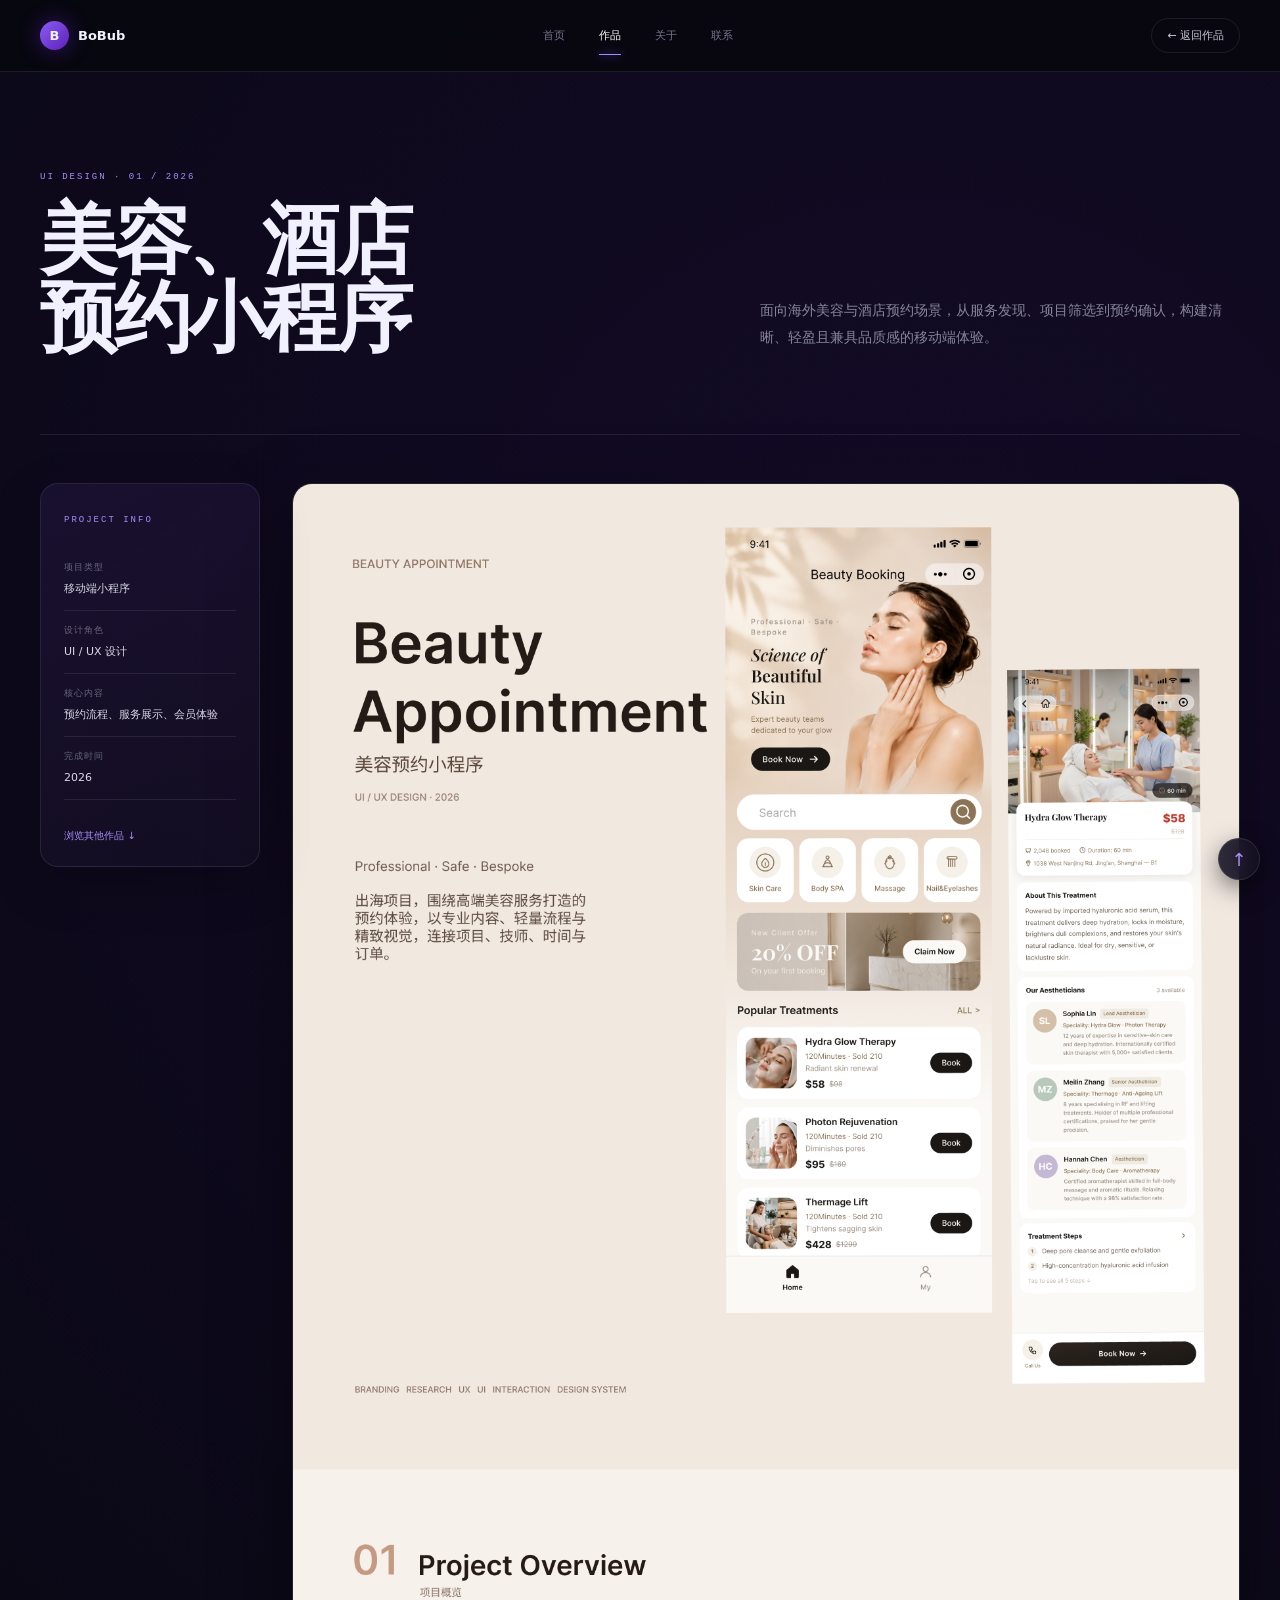
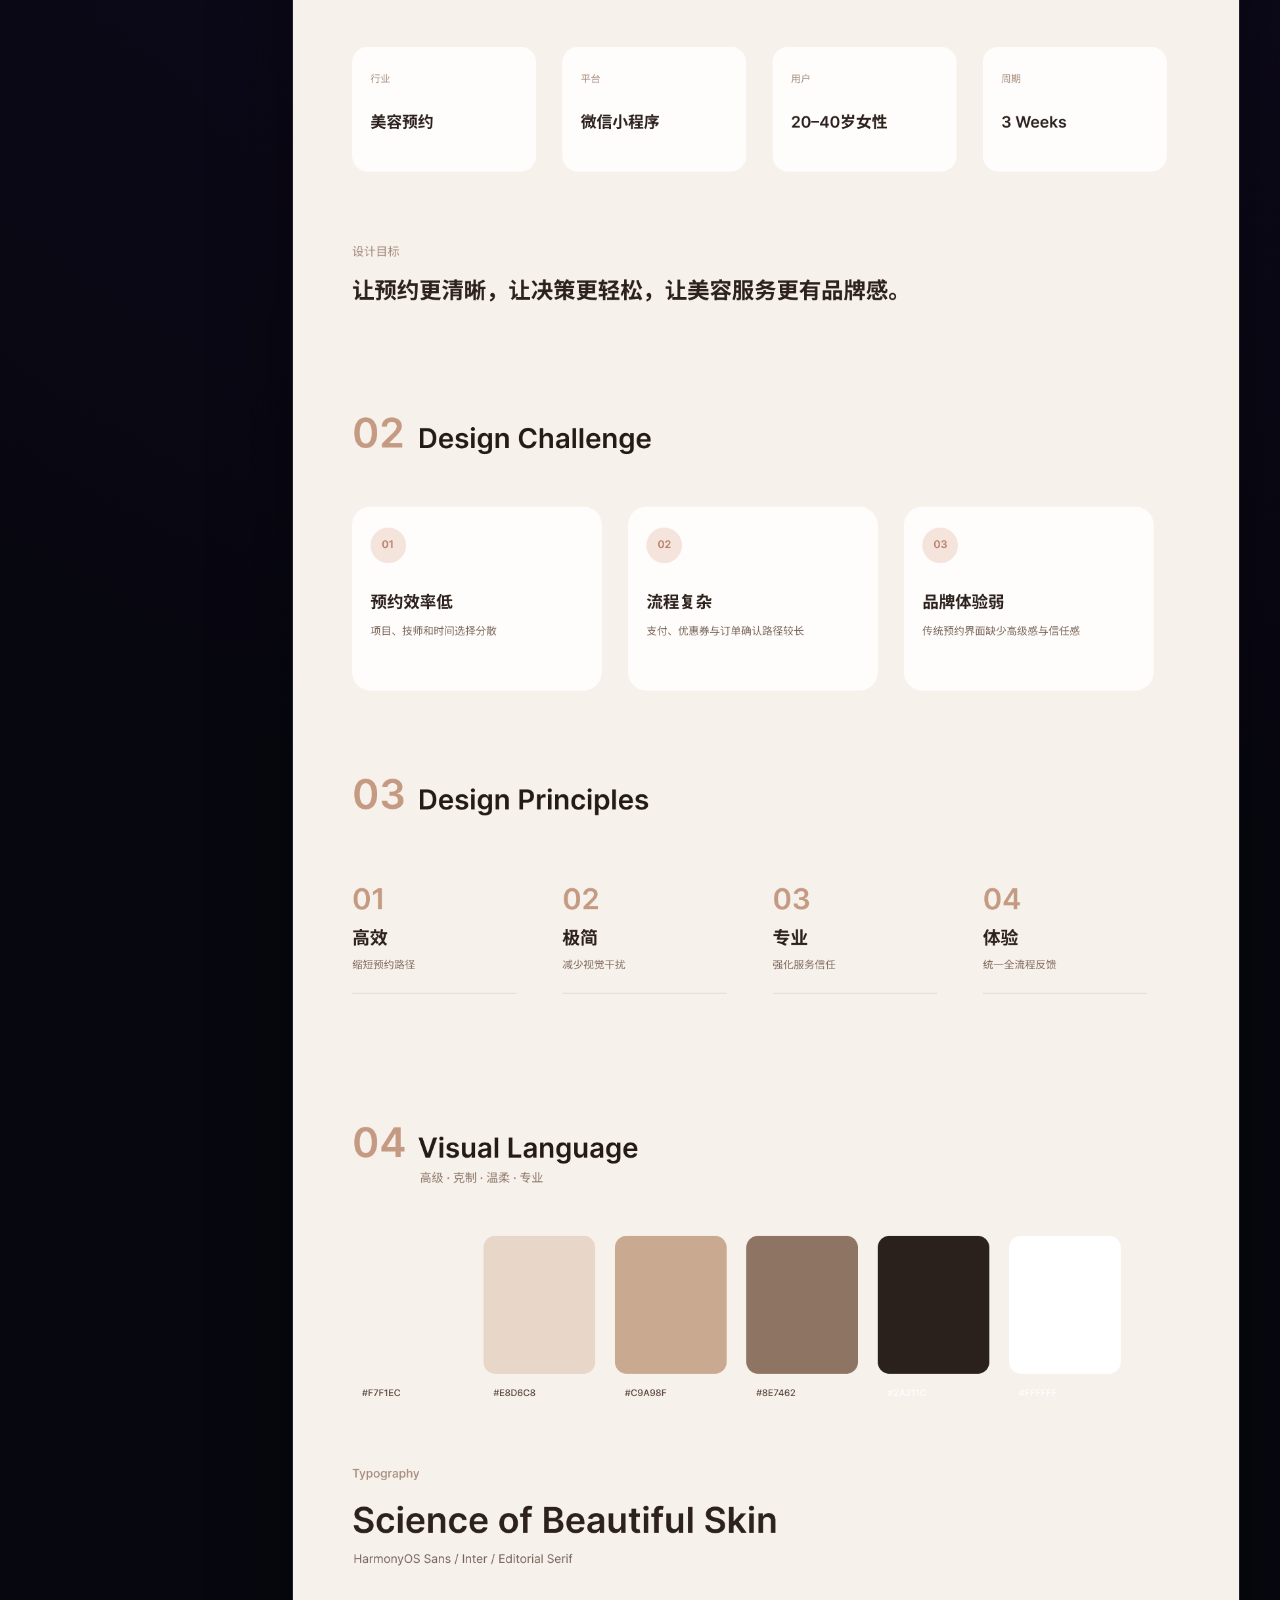
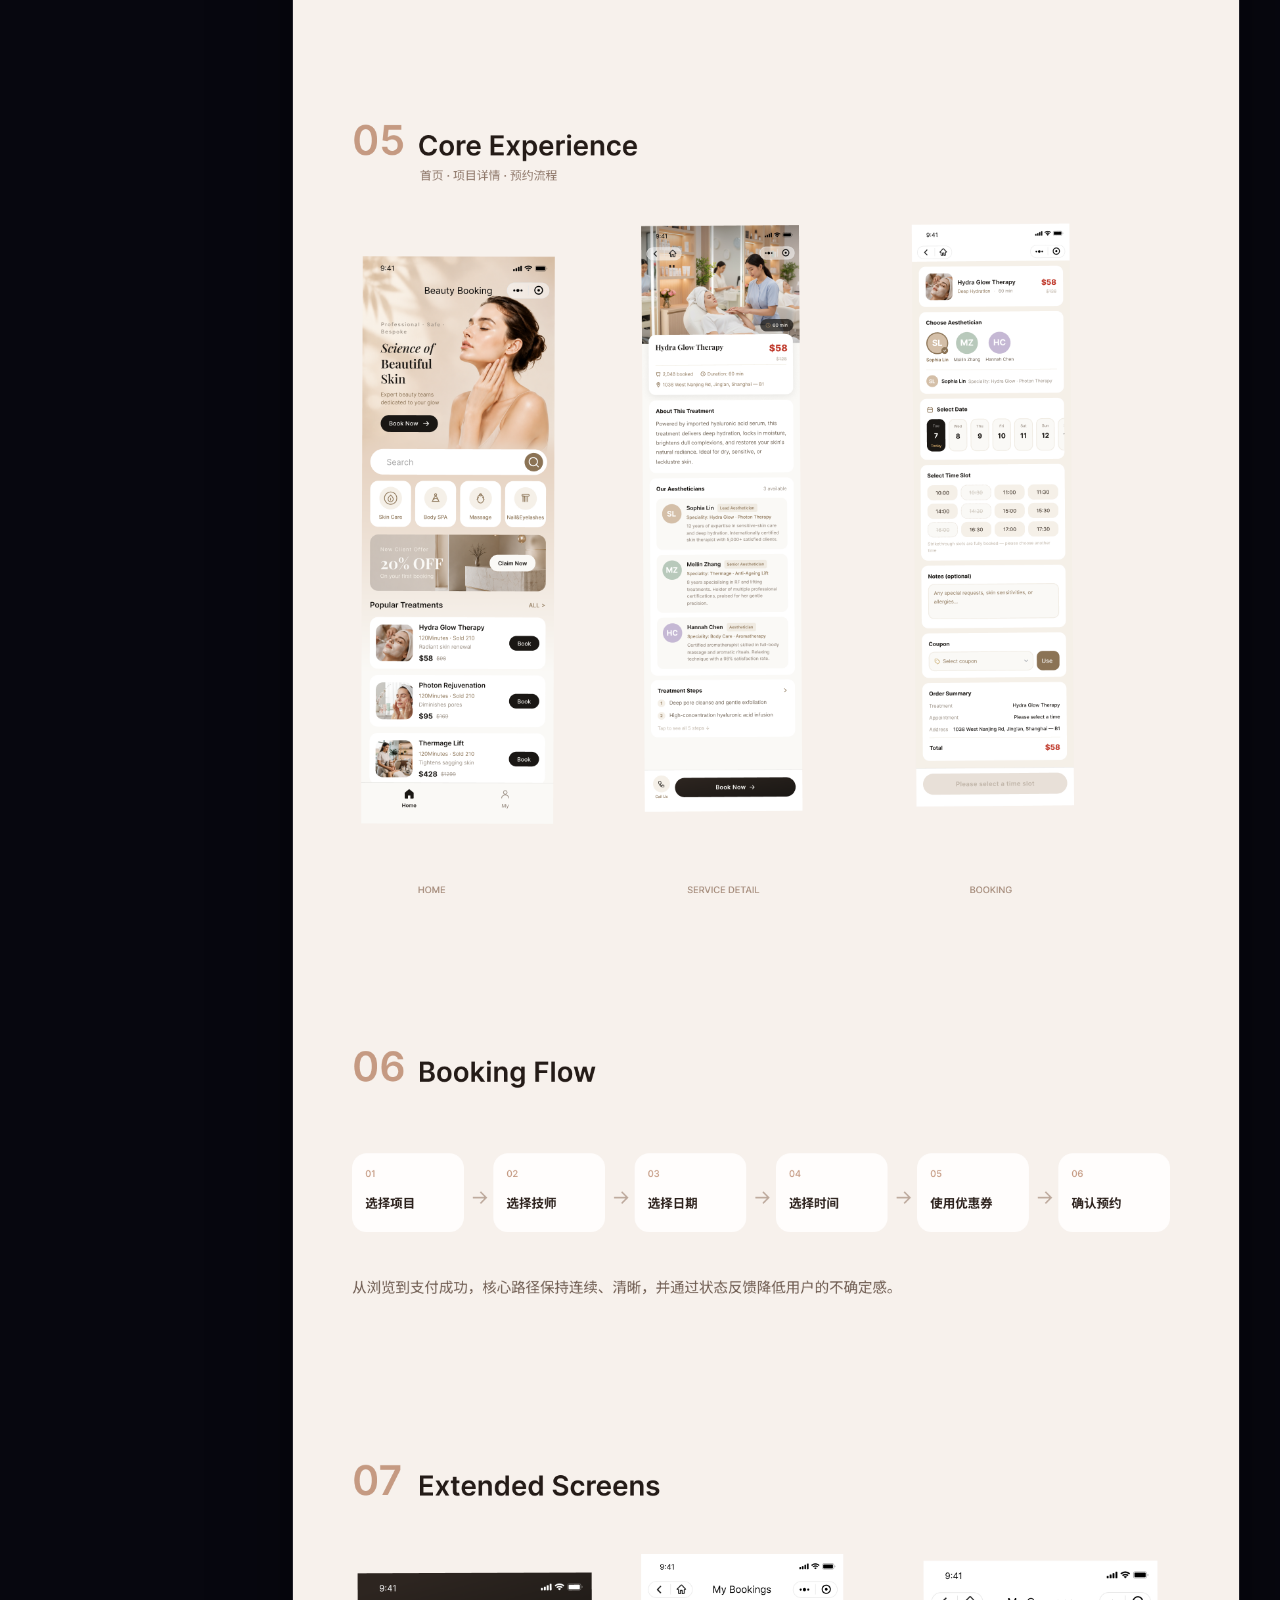
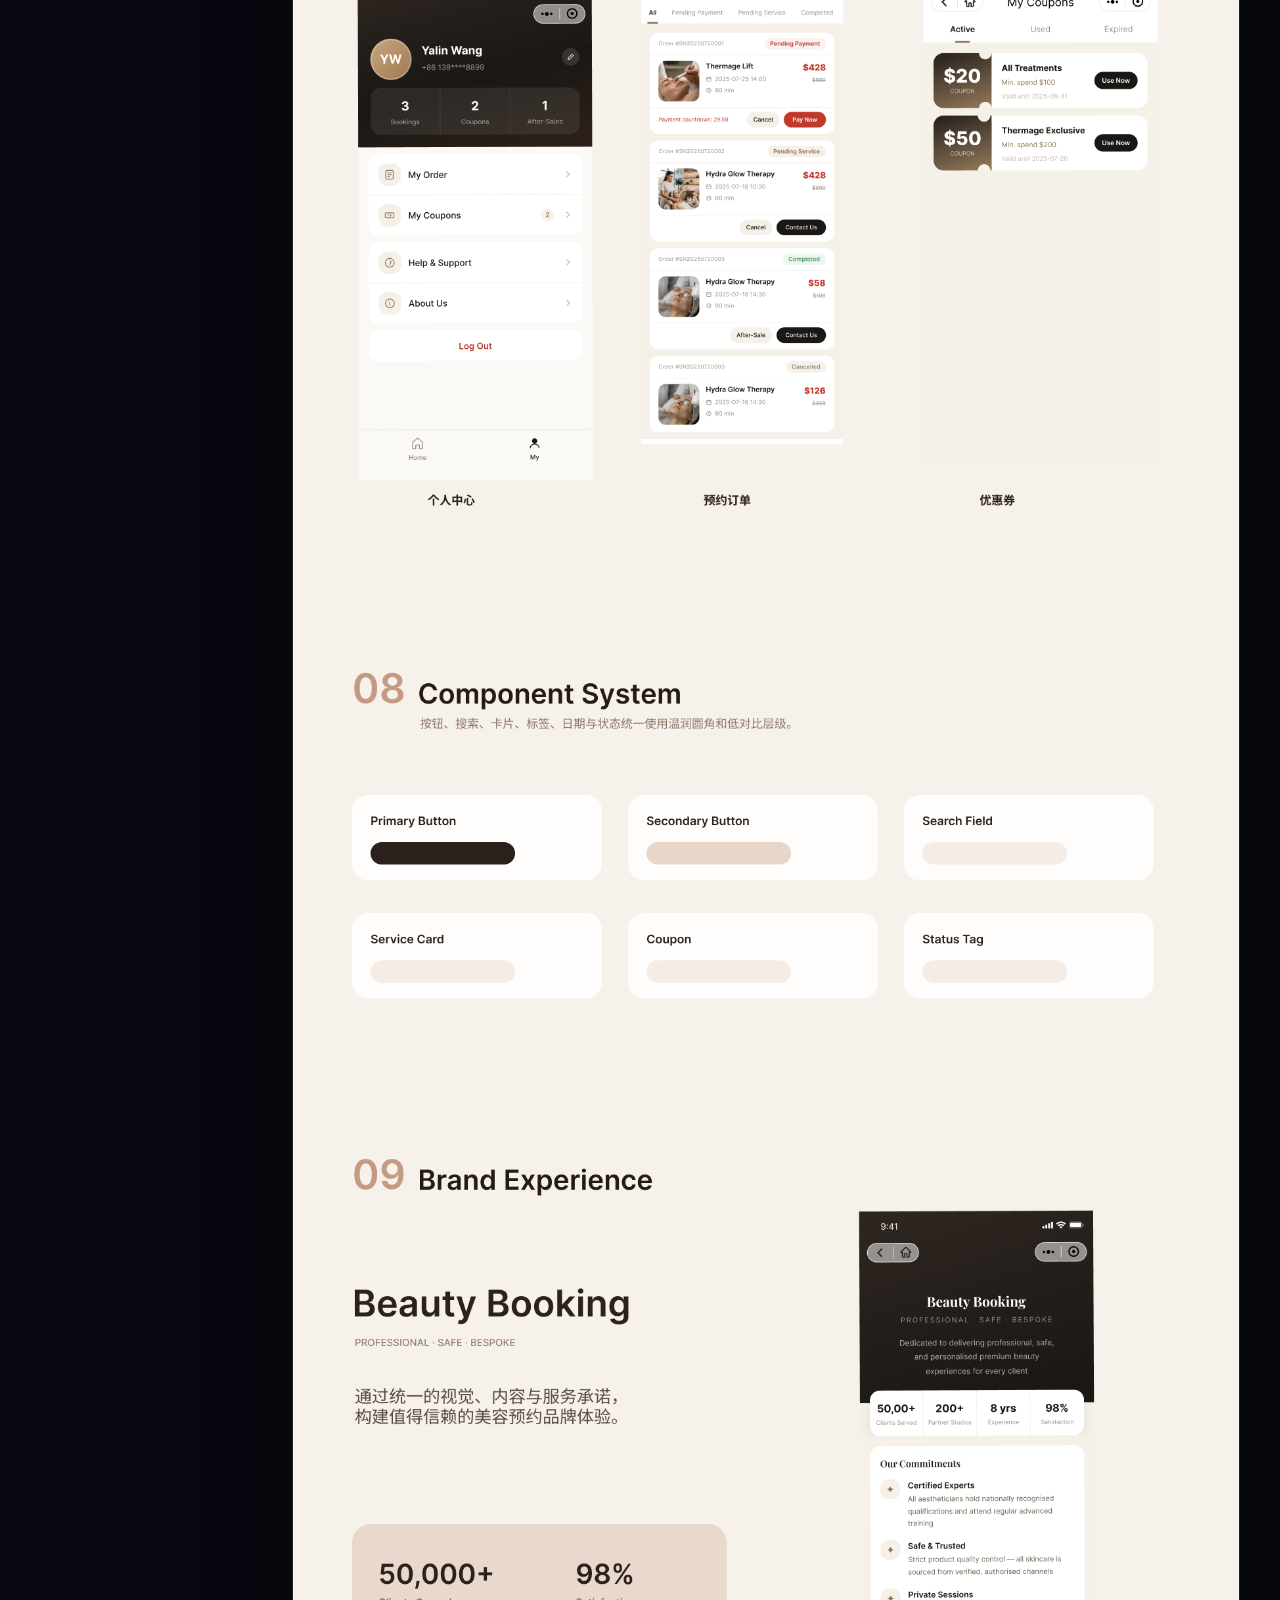
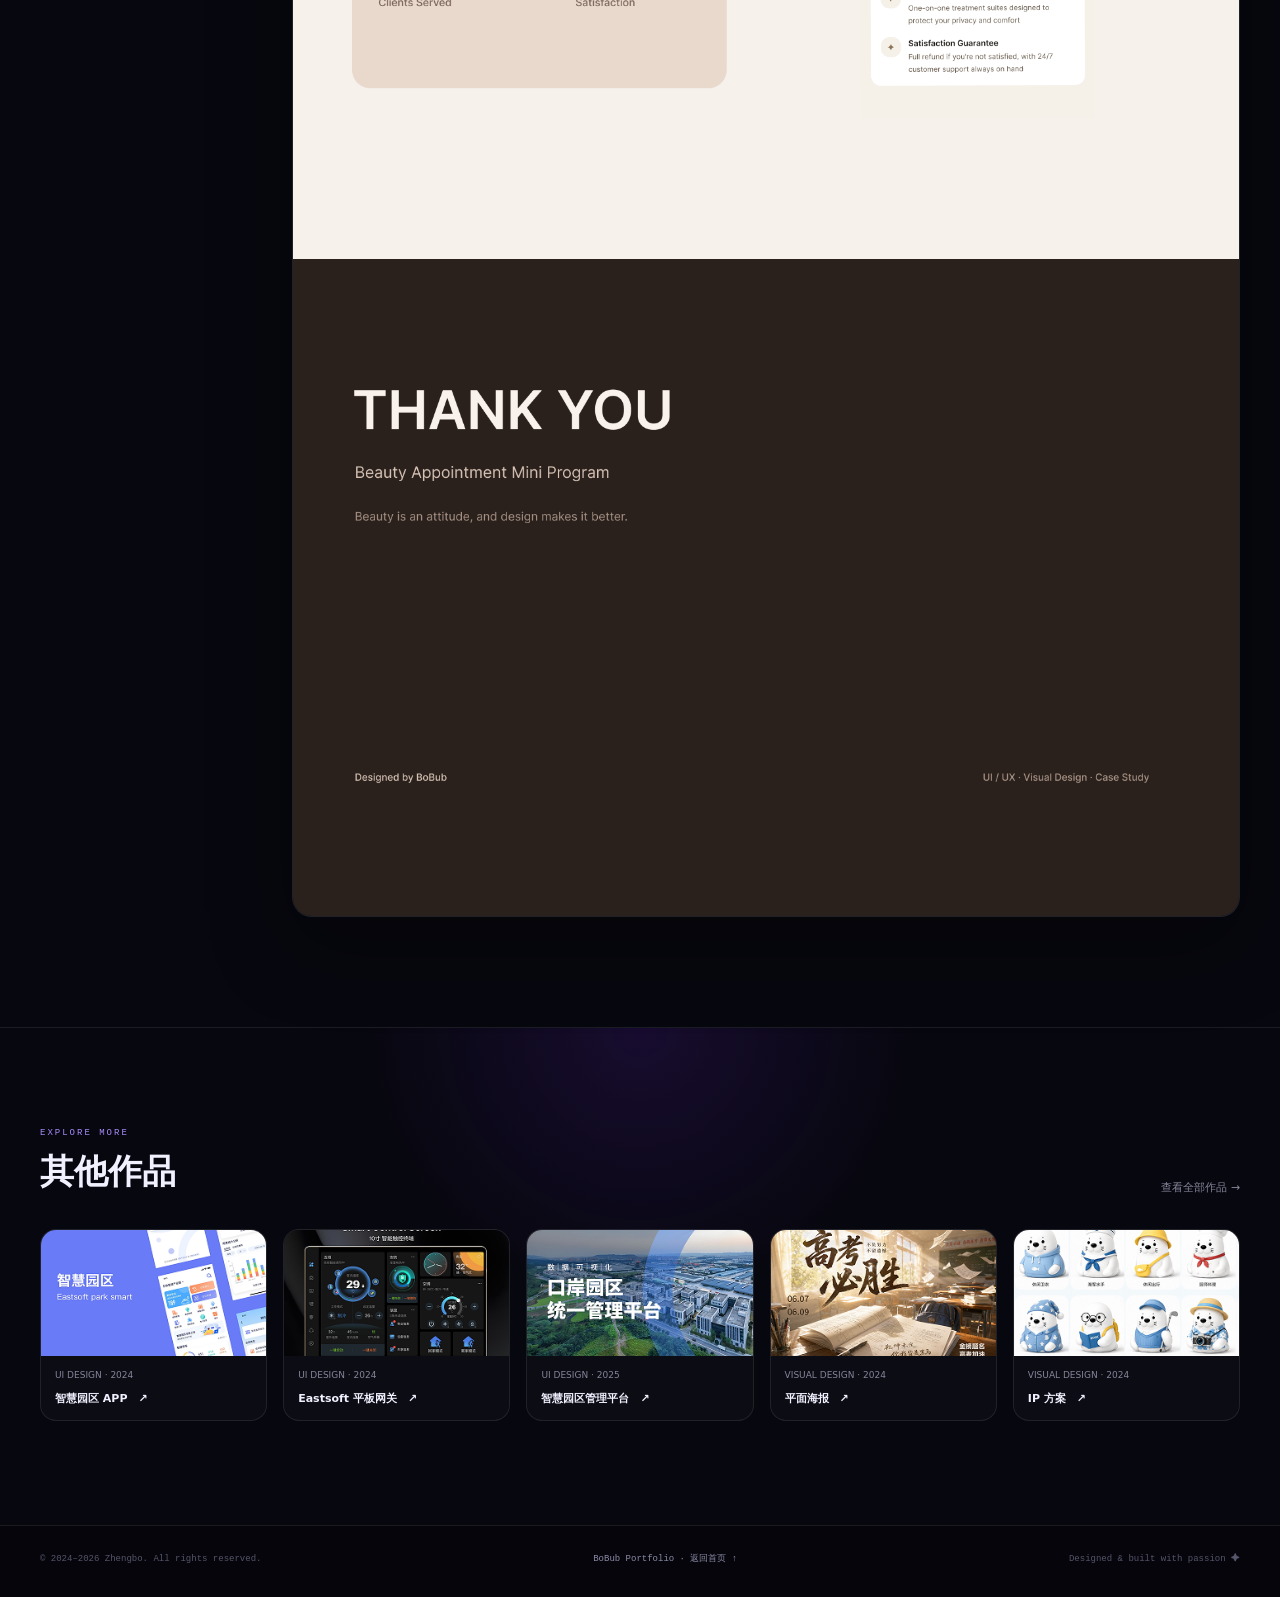
==== beauty.html @ 472eab9e "Publish BoBub portfolio website" ====
<!doctype html><html lang="zh-CN"><head><meta charset="UTF-8"><meta name="viewport" content="width=device-width,initial-scale=1"><title>美容预约小程序 — BoBub</title><link rel="stylesheet" href="detail.css?v=layout-2"></head><body id="top"><header class="detail-header"><div class="detail-header-inner"><a class="detail-brand" href="index.html#home"><b>B</b><span>BoBub</span></a><nav class="detail-site-nav"><a href="index.html#home">首页</a><a class="active" href="index.html#projects">作品</a><a href="index.html#about">关于</a><a href="index.html#contact">联系</a></nav><a class="detail-back" href="index.html#projects">← 返回作品</a></div></header><section class="project-hero"><div><small>UI DESIGN · 01 / 2026</small><h1>美容、酒店<br>预约小程序</h1></div><p>面向海外美容与酒店预约场景，从服务发现、项目筛选到预约确认，构建清晰、轻盈且兼具品质感的移动端体验。</p></section><div class="detail-layout"><aside class="project-sidebar"><small>PROJECT INFO</small><dl><div><dt>项目类型</dt><dd>移动端小程序</dd></div><div><dt>设计角色</dt><dd>UI / UX 设计</dd></div><div><dt>核心内容</dt><dd>预约流程、服务展示、会员体验</dd></div><div><dt>完成时间</dt><dd>2026</dd></div></dl><a href="#related">浏览其他作品 ↓</a></aside><main class="detail-content detail-images"><img src="assets/美容预约作品/美容预约小程序.png" alt="美容预约小程序完整设计"></main></div><div id="related-anchor"></div><a class="back-top" href="#top" aria-label="返回顶部">↑</a><script src="detail-related.js?v=layout-2"></script></body></html>
---- detail.css ----
:root{--bg:#07070f;--panel:#0d0d18;--text:#f0f0ff;--muted:#85859b;--purple:#a78bfa;--line:rgba(255,255,255,.085)}
*{box-sizing:border-box}
html{scroll-behavior:smooth;background:var(--bg)}
body{margin:0;background:radial-gradient(circle at 72% 8%,rgba(76,29,149,.18),transparent 25%),var(--bg);color:var(--text);font-family:Inter,"Plus Jakarta Sans","PingFang SC",system-ui,sans-serif}
a{color:inherit;text-decoration:none}
.detail-header{height:72px;position:sticky;top:0;z-index:30;border-bottom:1px solid var(--line);background:rgba(7,7,15,.86);backdrop-filter:blur(20px)}
.detail-header-inner{width:min(1200px,calc(100% - 48px));height:100%;margin:auto;display:flex;align-items:center}
.detail-brand{display:flex;align-items:center;gap:9px;font-size:13px;font-weight:750}
.detail-brand b{width:29px;height:29px;display:grid;place-items:center;border-radius:50%;background:linear-gradient(135deg,#8b5cf6,#5b21b6);box-shadow:0 0 22px rgba(109,40,217,.45)}
.detail-site-nav{display:flex;gap:34px;margin:auto;color:#77778f;font-size:11px}
.detail-site-nav a{position:relative;transition:.25s}
.detail-site-nav a:hover,.detail-site-nav a.active{color:#fff}
.detail-site-nav a.active:after{content:"";position:absolute;left:0;right:0;bottom:-12px;height:1px;background:var(--purple);box-shadow:0 0 8px #8b5cf6}
.detail-back{padding:9px 15px;border:1px solid var(--line);border-radius:22px;color:#c7c7d8;font-size:11px;transition:.25s}
.detail-back:hover{color:var(--purple);border-color:rgba(167,139,250,.5);transform:translateX(-3px)}
.project-hero{width:min(1200px,calc(100% - 48px));margin:auto;padding:92px 0 76px;display:grid;grid-template-columns:minmax(0,1.15fr) minmax(280px,.85fr);gap:70px;align-items:end;border-bottom:1px solid var(--line)}
.project-hero small,.project-sidebar>small,.related small{color:var(--purple);font:9px ui-monospace,monospace;letter-spacing:2px}
.project-hero h1{font-size:clamp(46px,6vw,78px);line-height:1.02;letter-spacing:-3px;margin:18px 0 0}
.project-hero p{max-width:500px;margin:0 0 7px;color:var(--muted);font-size:14px;line-height:1.9}
.detail-layout{width:min(1200px,calc(100% - 48px));margin:48px auto 110px;display:grid;grid-template-columns:220px minmax(0,1fr);gap:32px;align-items:start}
.project-sidebar{position:sticky;top:104px;padding:23px;border:1px solid var(--line);border-radius:18px;background:linear-gradient(145deg,rgba(139,92,246,.09),rgba(255,255,255,.018));box-shadow:0 18px 50px rgba(0,0,0,.22)}
.project-sidebar dl{margin:22px 0 24px}
.project-sidebar dl div{padding:13px 0;border-bottom:1px solid var(--line)}
.project-sidebar dt{color:#66667d;font-size:9px;letter-spacing:1px;margin-bottom:6px}
.project-sidebar dd{margin:0;color:#d7d7e4;font-size:11px;line-height:1.55}
.project-sidebar>a{display:inline-block;color:var(--purple);font-size:10px;transition:.25s}
.project-sidebar>a:hover{transform:translateY(3px)}
.detail-content{min-width:0;overflow:hidden;border:1px solid var(--line);border-radius:20px;background:#0c0c15;box-shadow:0 28px 80px rgba(0,0,0,.38)}
.detail-images{line-height:0}
.detail-images img{display:block;width:100%;height:auto;margin:0;padding:0}
.related{padding:92px 24px 104px;border-top:1px solid var(--line);background:radial-gradient(circle at 50% 0,rgba(76,29,149,.24),transparent 34%),var(--bg)}
.related-inner{width:min(1200px,100%);margin:auto}
.related-head{display:flex;align-items:end;justify-content:space-between;margin-bottom:34px}
.related h2{font-size:34px;margin:10px 0 0}
.related-head>a{color:var(--muted);font-size:11px;transition:.25s}
.related-head>a:hover{color:var(--purple);transform:translateX(3px)}
.related-grid{display:grid;grid-template-columns:repeat(5,minmax(0,1fr));gap:16px}
.related-card{display:block;border:1px solid var(--line);border-radius:16px;overflow:hidden;background:rgba(255,255,255,.025);transition:transform .35s cubic-bezier(.2,.8,.2,1),border-color .3s ease,box-shadow .35s ease}
.related-card:hover{transform:translateY(-7px);border-color:rgba(167,139,250,.48);box-shadow:0 20px 42px rgba(0,0,0,.42)}
.related-card img{display:block;width:100%;height:126px;object-fit:cover;transition:transform .6s ease}
.related-card:hover img{transform:scale(1.06)}
.related-card div{padding:14px}
.related-card span{display:block;color:var(--muted);font-size:9px;margin-bottom:7px}
.related-card strong{font-size:11px;line-height:1.4}
.detail-footer{border-top:1px solid var(--line);padding:26px 24px 32px;background:#05050b}
.detail-footer-inner{width:min(1200px,100%);margin:auto;display:flex;align-items:center;justify-content:space-between;color:#55556b;font:9px ui-monospace,monospace}
.detail-footer a{color:#8b8ba8;transition:.25s}.detail-footer a:hover{color:var(--purple)}
.back-top{position:fixed;right:20px;bottom:20px;width:42px;height:42px;z-index:20;display:grid;place-items:center;border:1px solid rgba(255,255,255,.1);border-radius:50%;background:rgba(21,16,34,.88);backdrop-filter:blur(12px);color:var(--purple);font-size:18px;box-shadow:0 8px 24px rgba(0,0,0,.5);transition:.25s}
.back-top:hover{transform:translateY(-4px);border-color:rgba(167,139,250,.5)}
.detail-reveal{opacity:0;transform:translateY(25px);filter:blur(6px);transition:opacity .7s ease,transform .7s cubic-bezier(.2,.8,.2,1),filter .7s ease;transition-delay:var(--delay,0ms)}
.detail-reveal.visible{opacity:1;transform:none;filter:none}
@media(max-width:980px){.detail-site-nav{gap:20px}.project-hero{grid-template-columns:1fr;gap:28px}.project-hero p{max-width:700px}.detail-layout{grid-template-columns:1fr}.project-sidebar{position:static;display:grid;grid-template-columns:auto 1fr auto;gap:24px;align-items:center}.project-sidebar dl{margin:0;display:grid;grid-template-columns:repeat(4,1fr);gap:14px}.project-sidebar dl div{padding:0;border:0}.related-grid{grid-template-columns:repeat(3,minmax(0,1fr))}}
@media(max-width:680px){.detail-header{height:62px}.detail-header-inner{width:calc(100% - 28px)}.detail-brand span,.detail-site-nav{display:none}.detail-back{margin-left:auto}.project-hero{width:calc(100% - 32px);padding:62px 0 48px}.project-hero h1{font-size:43px;letter-spacing:-2px}.project-hero p{font-size:13px}.detail-layout{width:calc(100% - 24px);margin:24px auto 70px;gap:18px}.project-sidebar{padding:19px;display:block}.project-sidebar dl{margin:18px 0;grid-template-columns:repeat(2,1fr);gap:16px}.detail-content{border-radius:12px}.related{padding:66px 16px 76px}.related h2{font-size:28px}.related-head>a{display:none}.related-grid{grid-template-columns:1fr}.related-card img{height:210px}.detail-footer-inner{flex-direction:column;gap:12px;text-align:center}.back-top{right:12px;bottom:12px}}
@media(prefers-reduced-motion:reduce){html{scroll-behavior:auto}.detail-reveal{opacity:1;transform:none;filter:none;transition:none}.related-card,.related-card img,.detail-back,.back-top{transition:none}}
.detail-content.detail-reveal{opacity:1;transform:none;filter:none;transition:none}
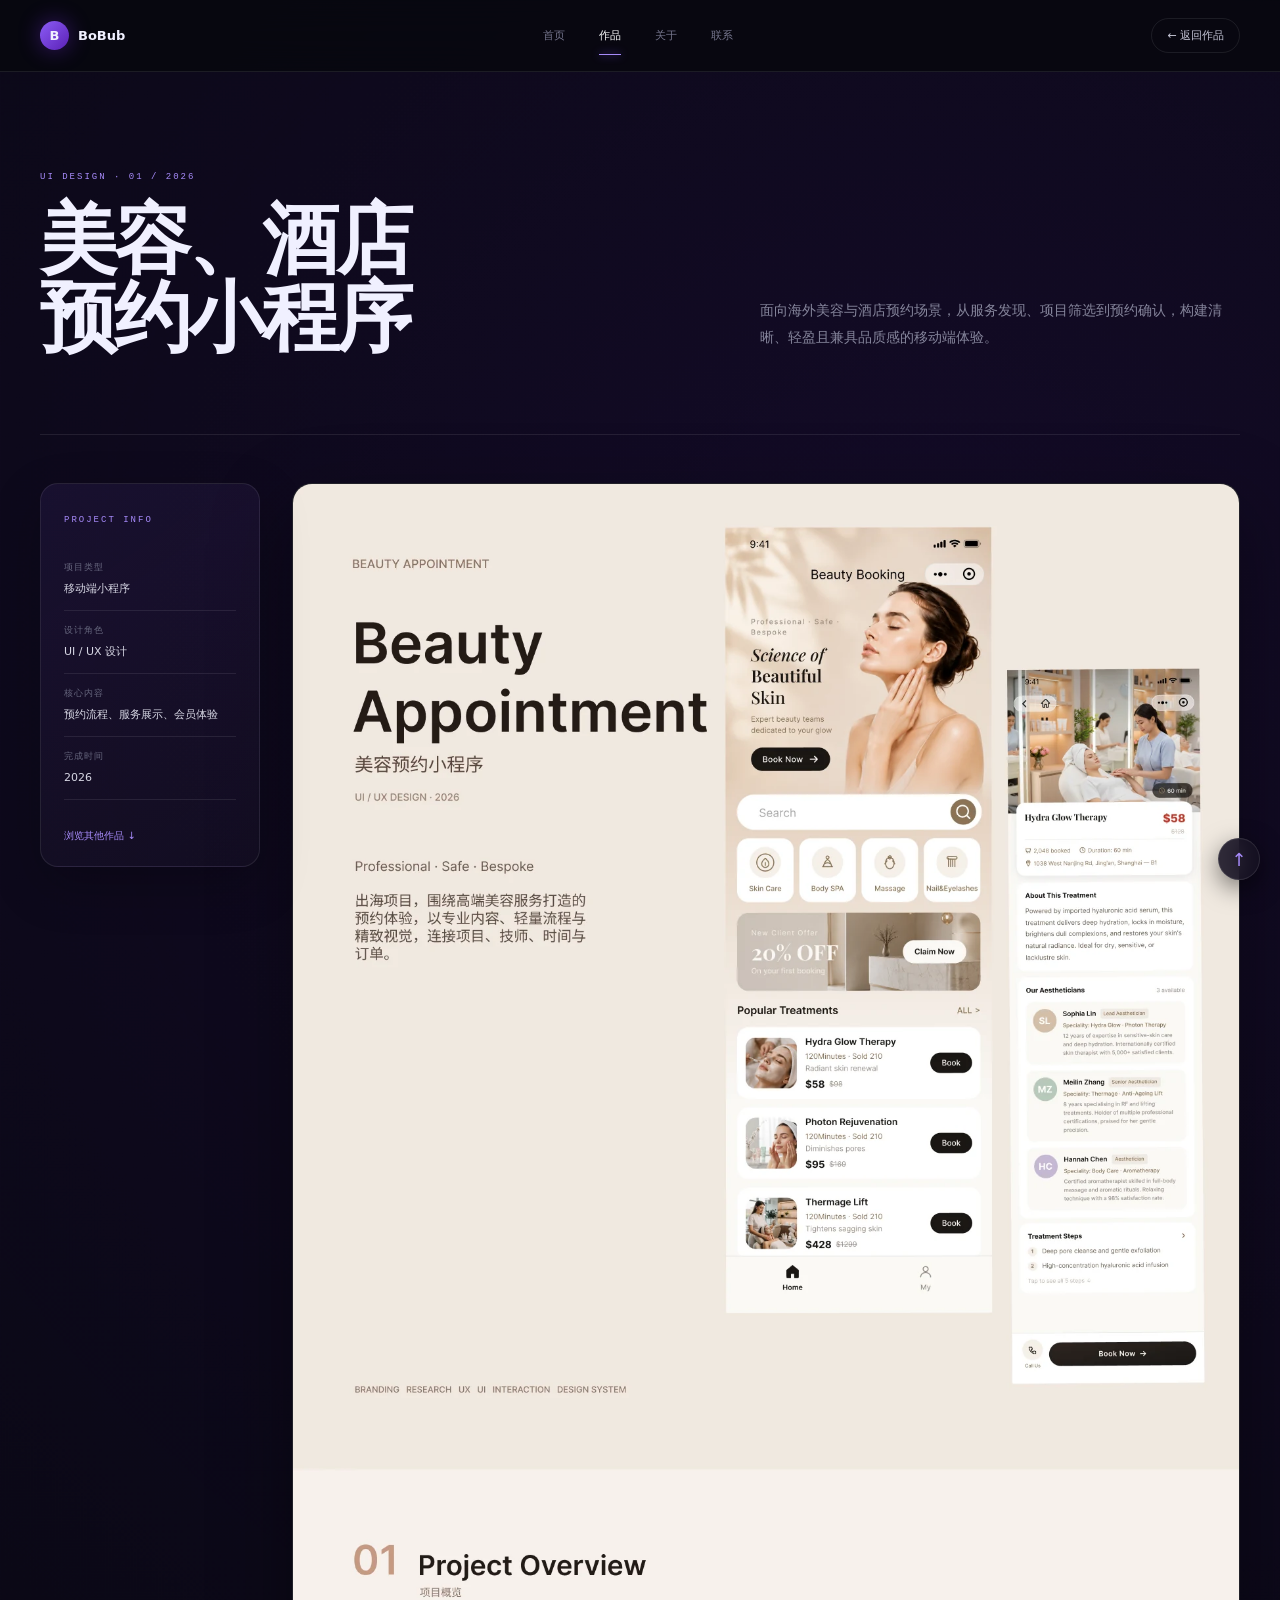
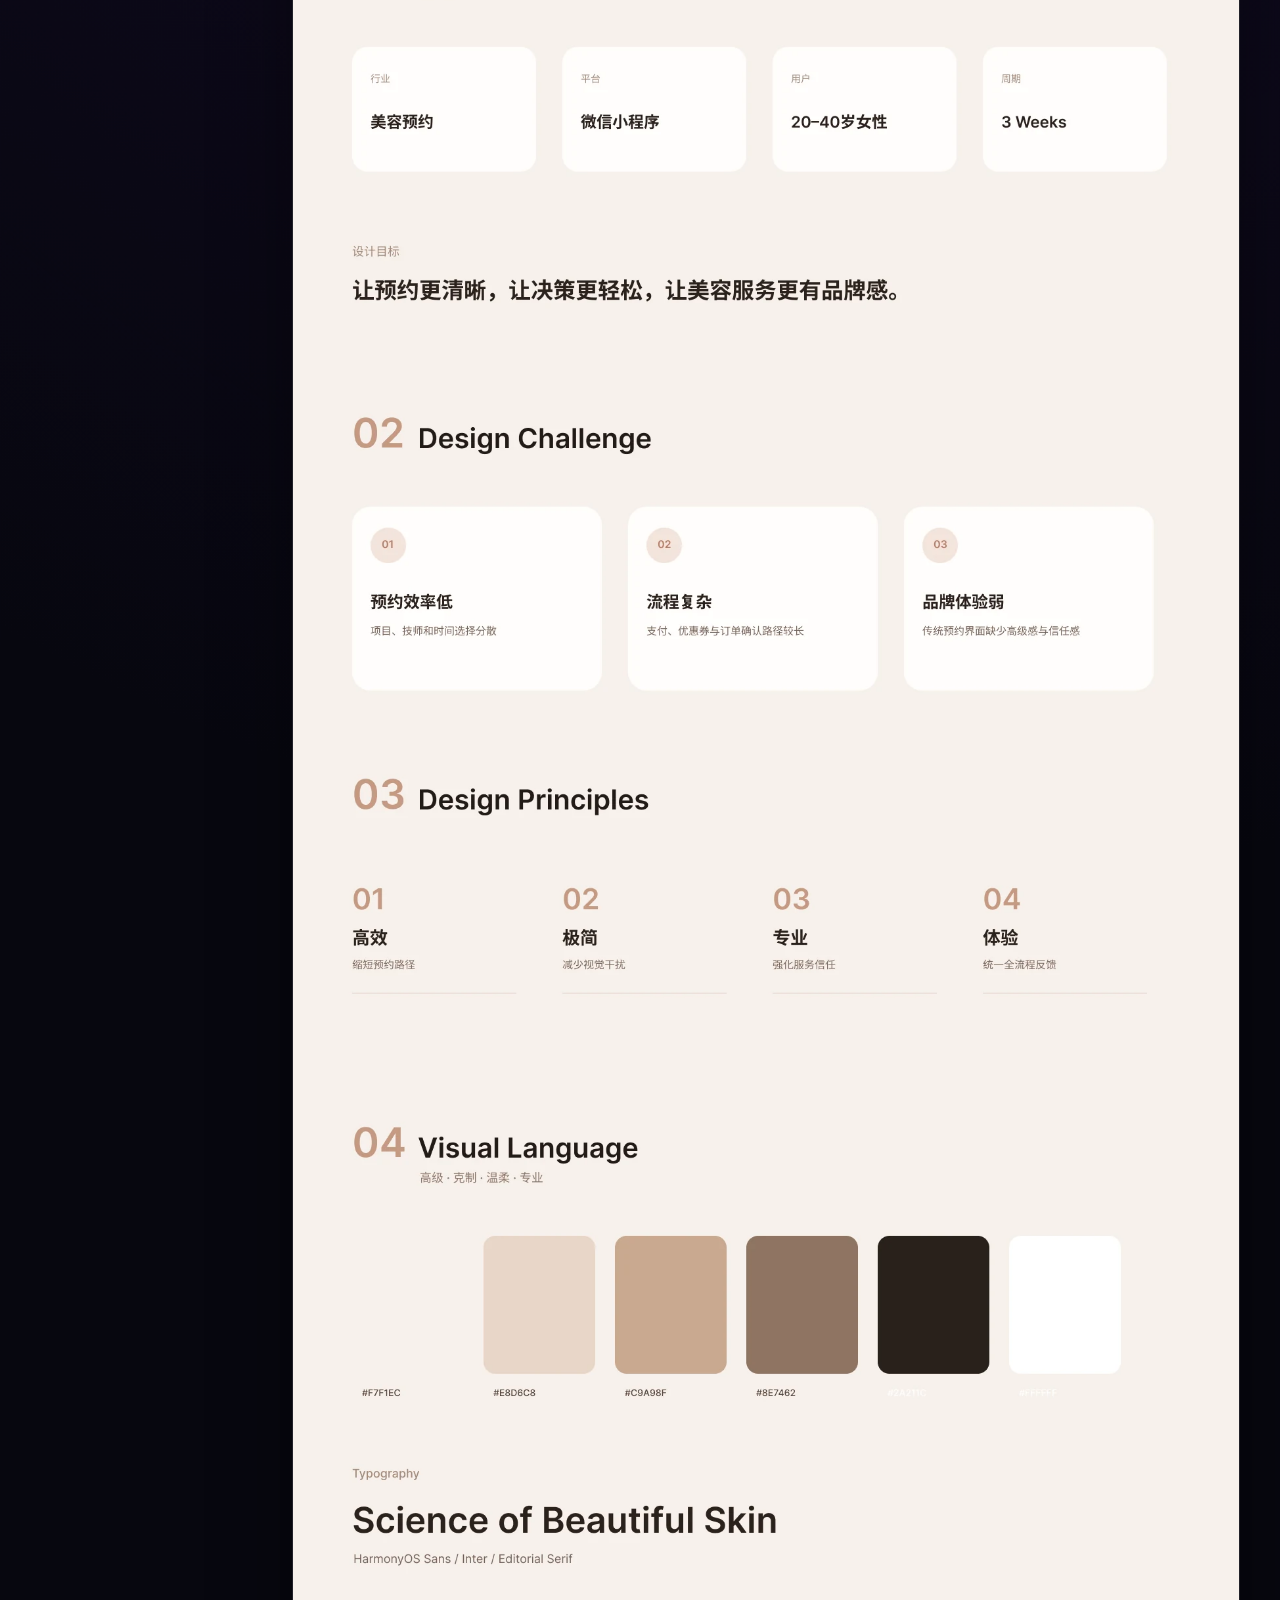
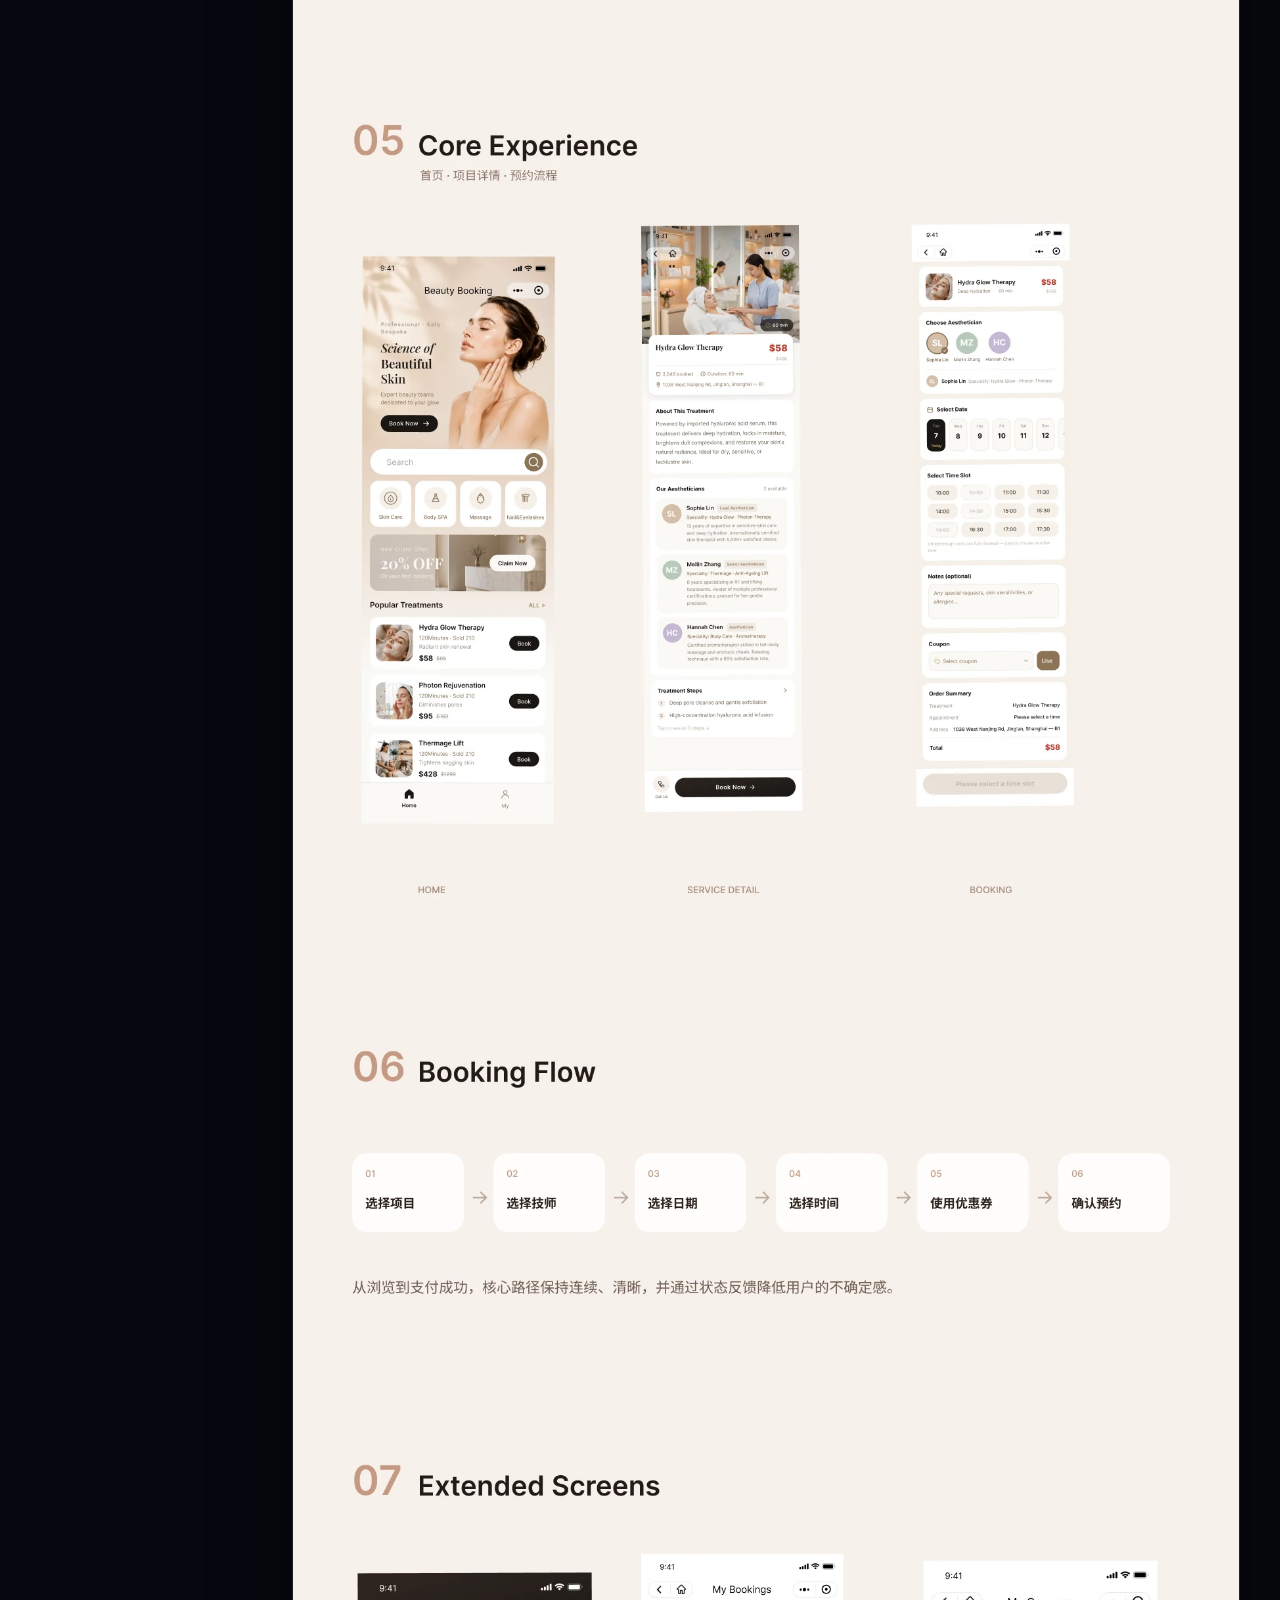
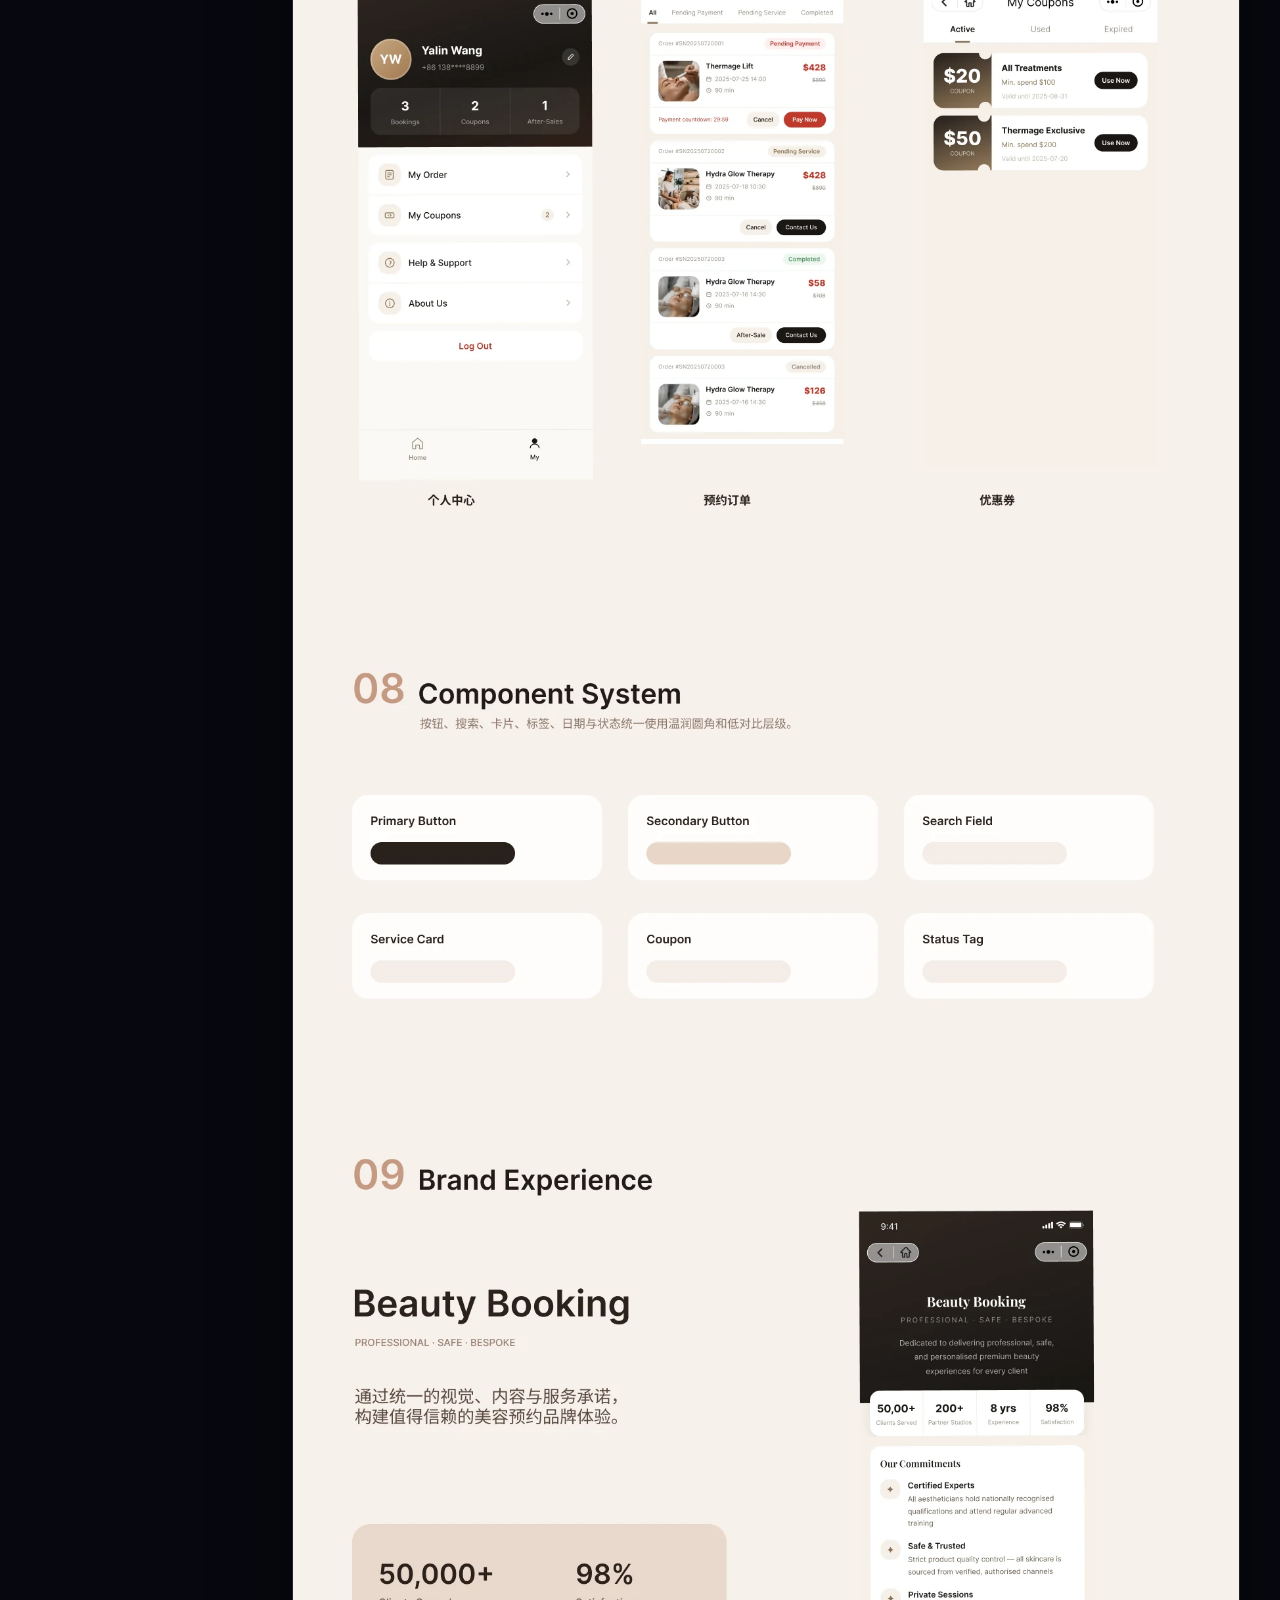
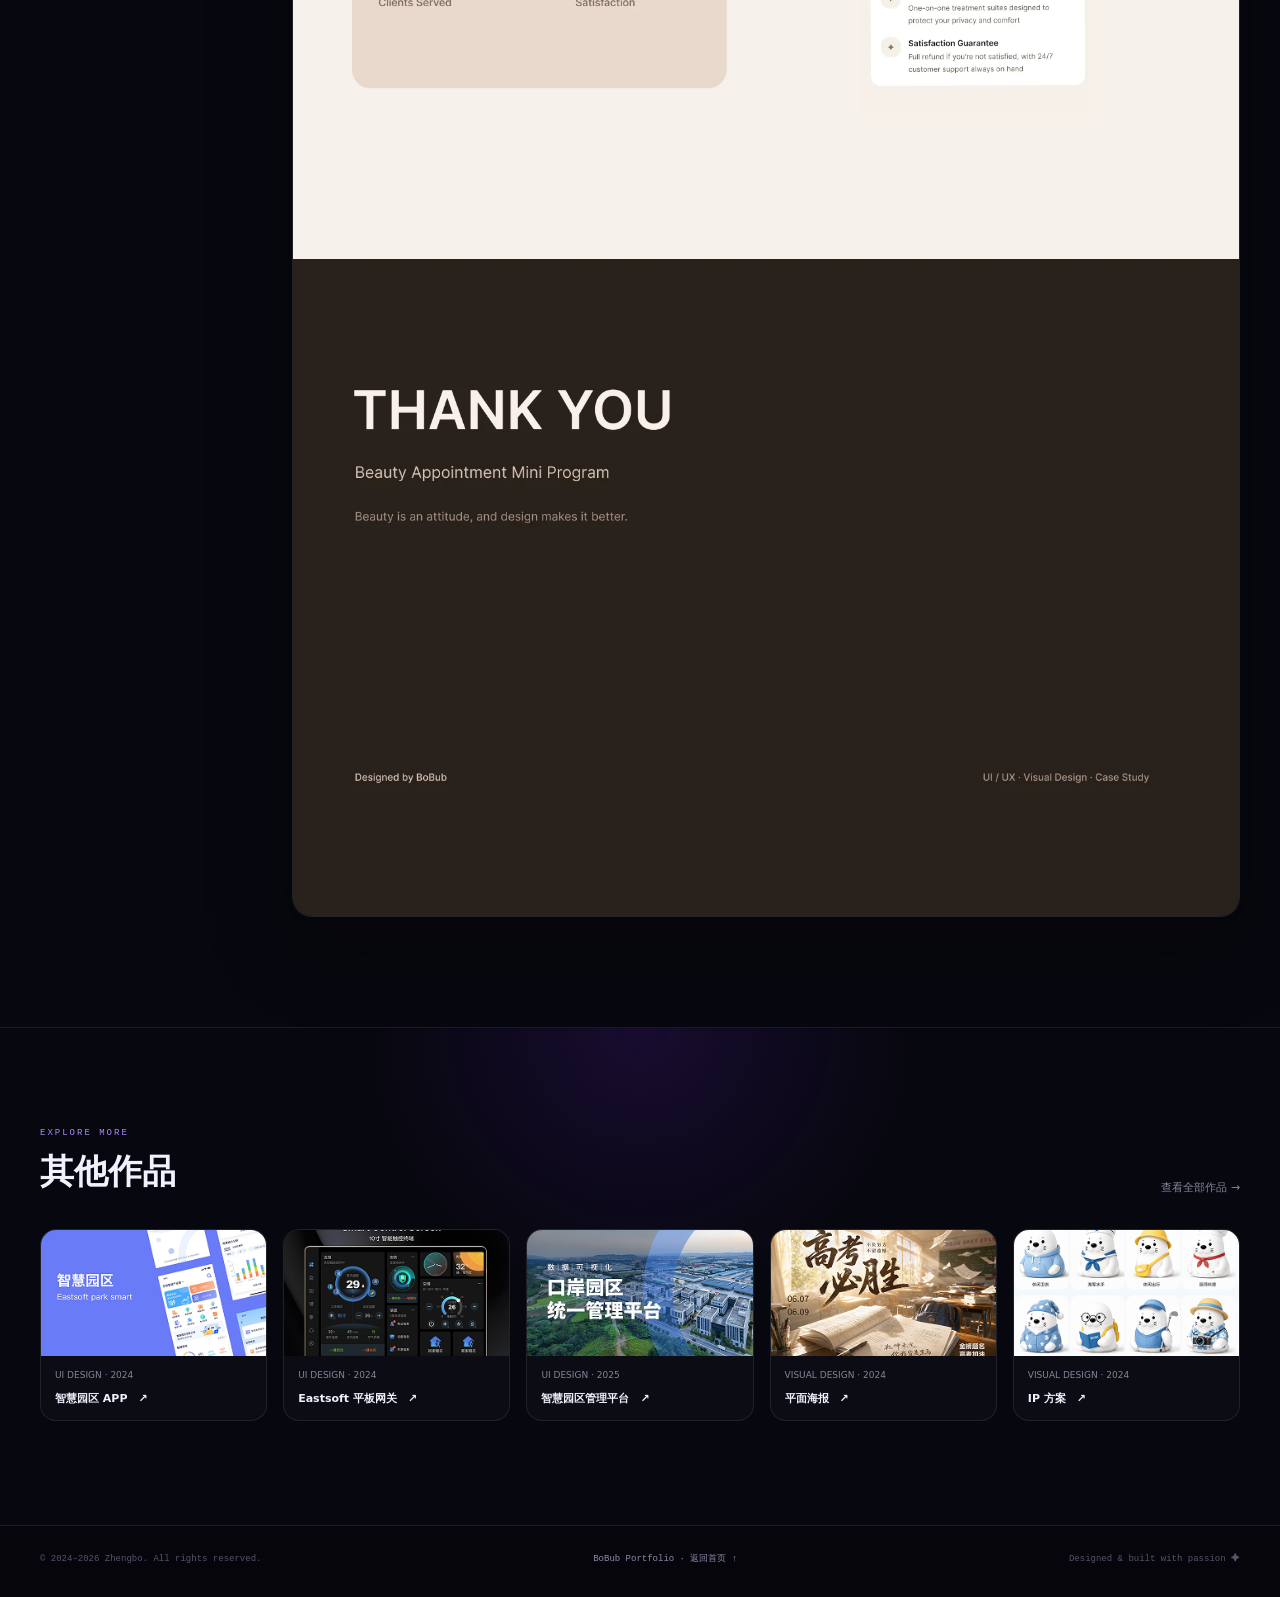
==== commit 11d73148: "Optimize portfolio images for production" ====
--- a/beauty.html
+++ b/beauty.html
@@ -1 +1 @@
-<!doctype html><html lang="zh-CN"><head><meta charset="UTF-8"><meta name="viewport" content="width=device-width,initial-scale=1"><title>美容预约小程序 — BoBub</title><link rel="stylesheet" href="detail.css?v=layout-2"></head><body id="top"><header class="detail-header"><div class="detail-header-inner"><a class="detail-brand" href="index.html#home"><b>B</b><span>BoBub</span></a><nav class="detail-site-nav"><a href="index.html#home">首页</a><a class="active" href="index.html#projects">作品</a><a href="index.html#about">关于</a><a href="index.html#contact">联系</a></nav><a class="detail-back" href="index.html#projects">← 返回作品</a></div></header><section class="project-hero"><div><small>UI DESIGN · 01 / 2026</small><h1>美容、酒店<br>预约小程序</h1></div><p>面向海外美容与酒店预约场景，从服务发现、项目筛选到预约确认，构建清晰、轻盈且兼具品质感的移动端体验。</p></section><div class="detail-layout"><aside class="project-sidebar"><small>PROJECT INFO</small><dl><div><dt>项目类型</dt><dd>移动端小程序</dd></div><div><dt>设计角色</dt><dd>UI / UX 设计</dd></div><div><dt>核心内容</dt><dd>预约流程、服务展示、会员体验</dd></div><div><dt>完成时间</dt><dd>2026</dd></div></dl><a href="#related">浏览其他作品 ↓</a></aside><main class="detail-content detail-images"><img src="assets/美容预约作品/美容预约小程序.png" alt="美容预约小程序完整设计"></main></div><div id="related-anchor"></div><a class="back-top" href="#top" aria-label="返回顶部">↑</a><script src="detail-related.js?v=layout-2"></script></body></html>
+<!doctype html><html lang="zh-CN"><head><meta charset="UTF-8"><meta name="viewport" content="width=device-width,initial-scale=1"><title>美容预约小程序 — BoBub</title><link rel="stylesheet" href="detail.css?v=layout-2"></head><body id="top"><header class="detail-header"><div class="detail-header-inner"><a class="detail-brand" href="index.html#home"><b>B</b><span>BoBub</span></a><nav class="detail-site-nav"><a href="index.html#home">首页</a><a class="active" href="index.html#projects">作品</a><a href="index.html#about">关于</a><a href="index.html#contact">联系</a></nav><a class="detail-back" href="index.html#projects">← 返回作品</a></div></header><section class="project-hero"><div><small>UI DESIGN · 01 / 2026</small><h1>美容、酒店<br>预约小程序</h1></div><p>面向海外美容与酒店预约场景，从服务发现、项目筛选到预约确认，构建清晰、轻盈且兼具品质感的移动端体验。</p></section><div class="detail-layout"><aside class="project-sidebar"><small>PROJECT INFO</small><dl><div><dt>项目类型</dt><dd>移动端小程序</dd></div><div><dt>设计角色</dt><dd>UI / UX 设计</dd></div><div><dt>核心内容</dt><dd>预约流程、服务展示、会员体验</dd></div><div><dt>完成时间</dt><dd>2026</dd></div></dl><a href="#related">浏览其他作品 ↓</a></aside><main class="detail-content detail-images"><img src="assets/美容预约作品/美容预约小程序.webp" alt="美容预约小程序完整设计"></main></div><div id="related-anchor"></div><a class="back-top" href="#top" aria-label="返回顶部">↑</a><script src="detail-related.js?v=layout-2"></script></body></html>
